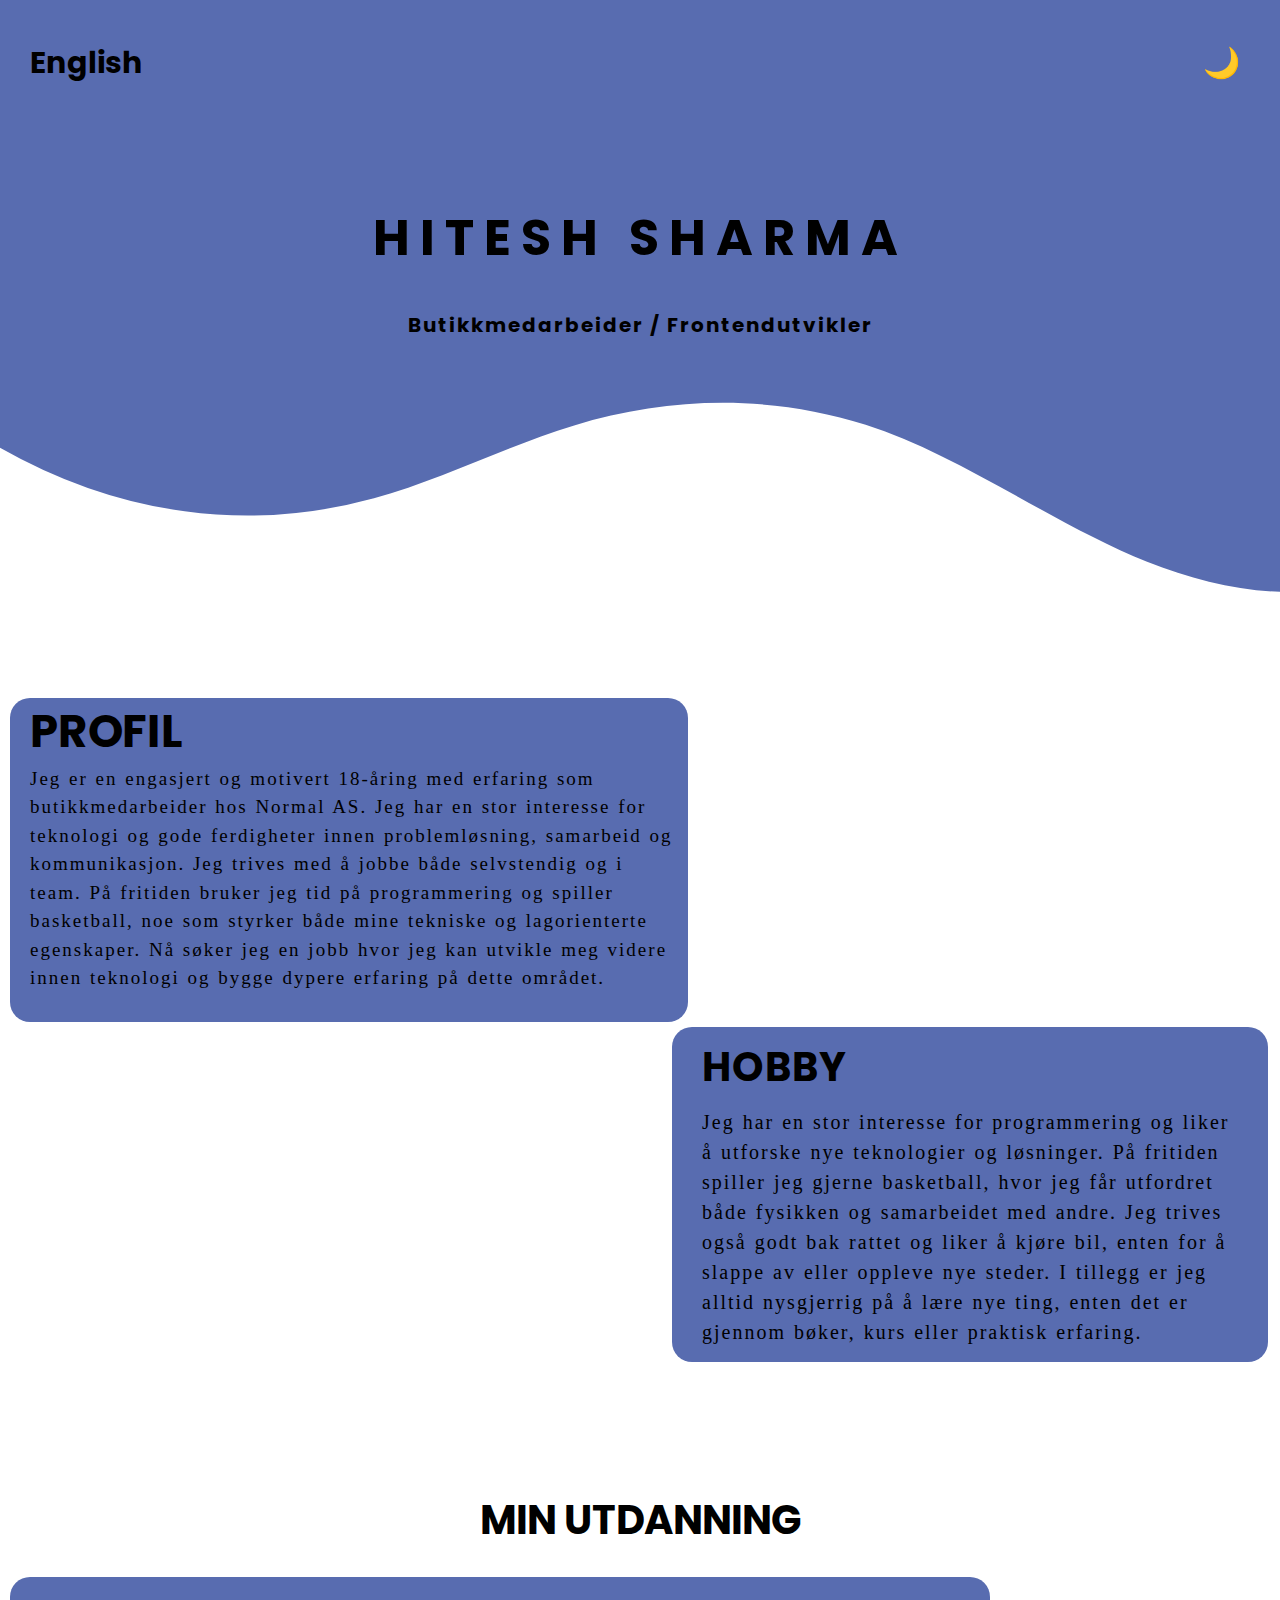
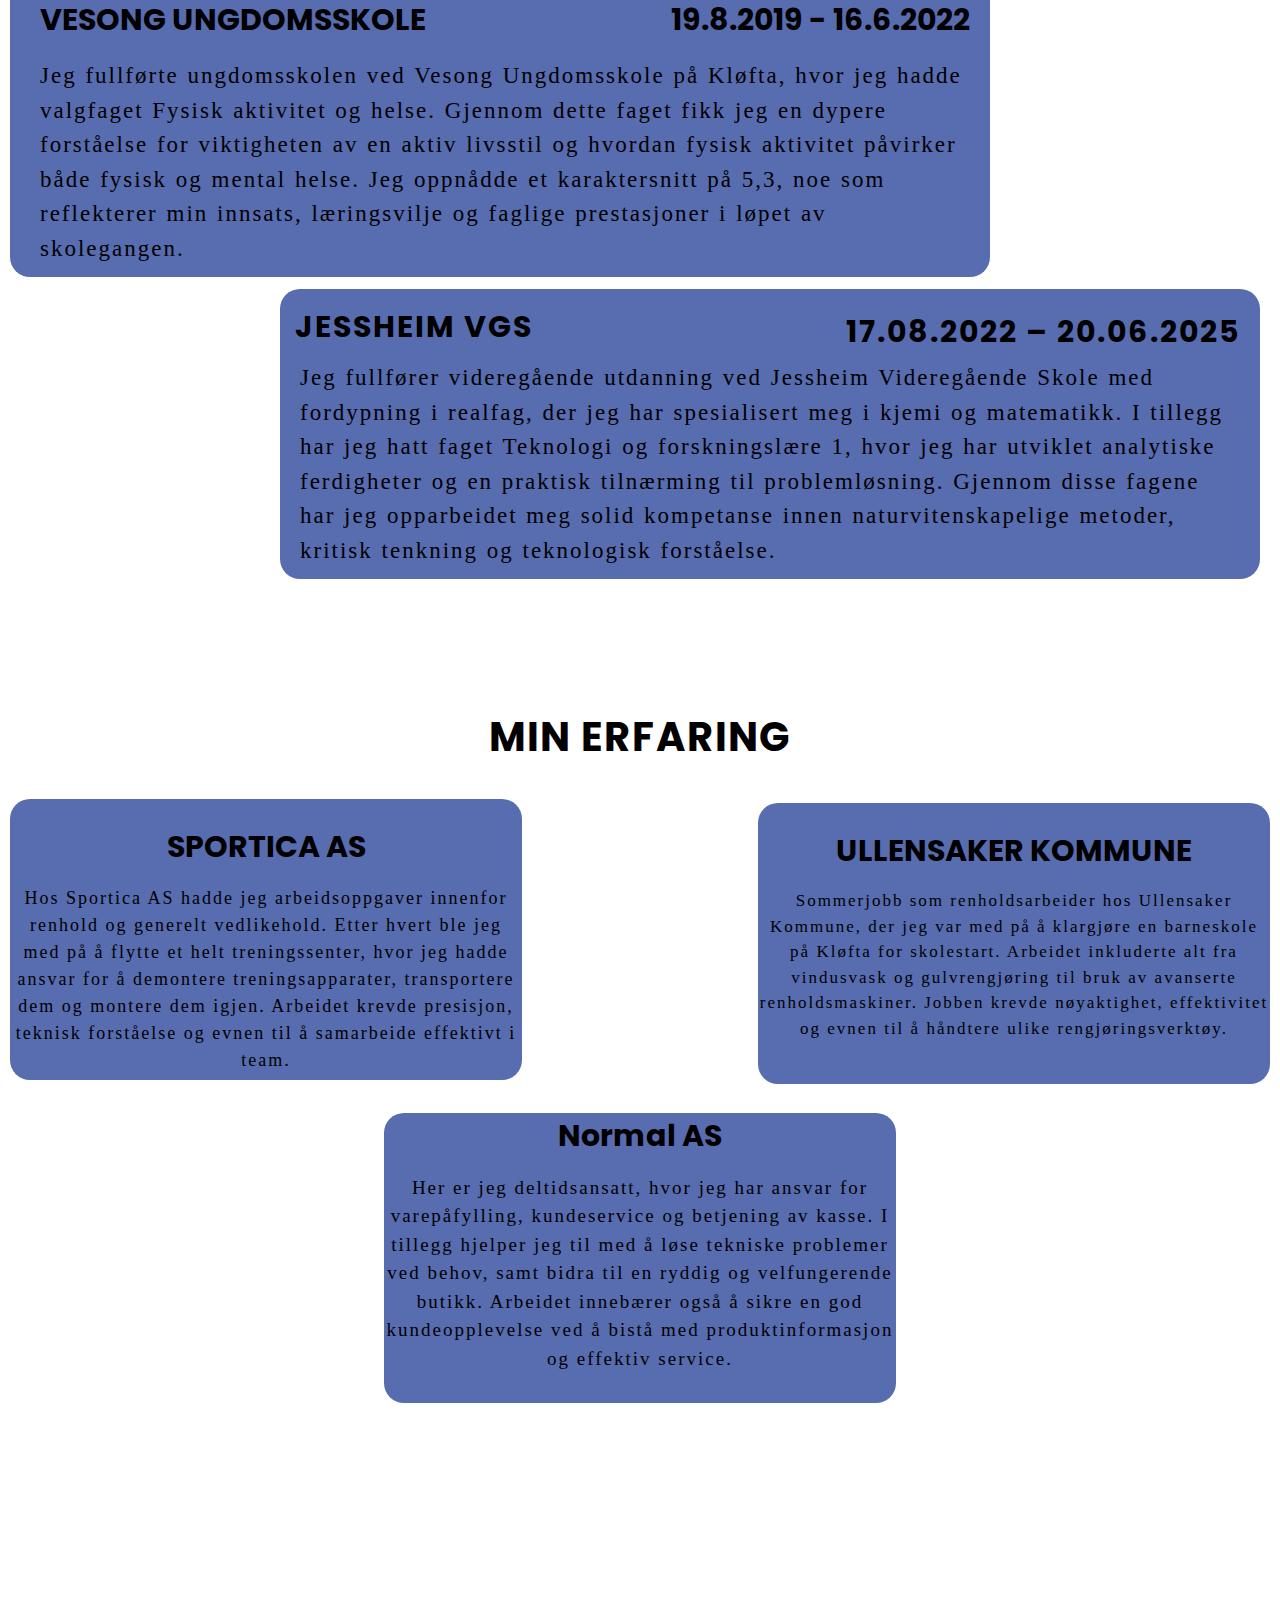
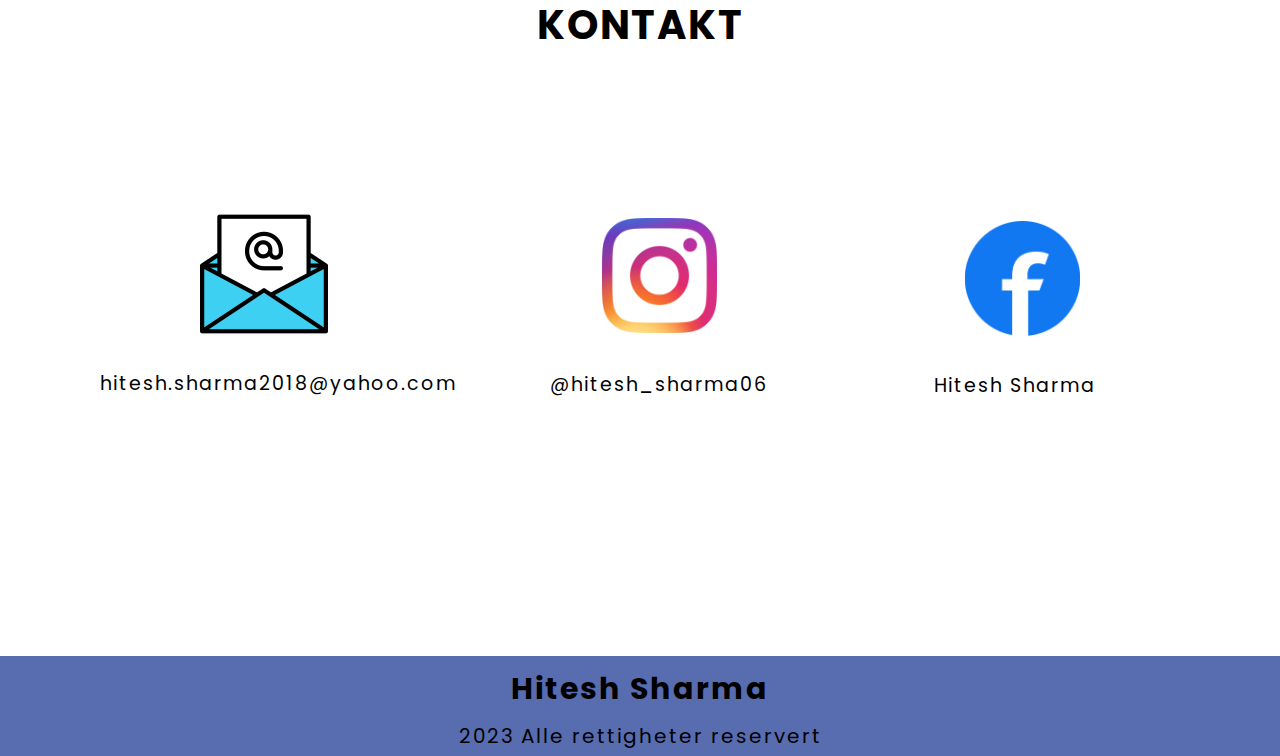
==== app.html @ 7530f747 "Add files via upload" ====
<!DOCTYPE html>
<html lang="en">
<head>
    <meta charset="UTF-8">
    <meta name="viewport" content="width=device-width, initial-scale=1.0">
    <title>Hitesh Sharma</title>
    <link href="https://fonts.googleapis.com/css2?family=Poppins:wght@700&display=swap" rel="stylesheet">
    <link rel="stylesheet" href="style.css">
    <link rel="icon" href="imag.png" type="image/png"> 
</head>
<body>
    <header>
        <div class="nav">
            <div class="språk">
                <h2><a href="english.html">English</a></h2>
            </div>
            <div class="dark">
                <h2><a href="dark_app.html">🌙</a></h2>
            </div>
            <div class="custom-shape-divider-top-1742841996">
                <svg data-name="Layer 1" xmlns="http://www.w3.org/2000/svg" viewBox="0 0 1200 120" preserveAspectRatio="none">
                    <path d="M321.39,56.44c58-10.79,114.16-30.13,172-41.86,82.39-16.72,168.19-17.73,250.45-.39C823.78,31,906.67,72,985.66,92.83c70.05,18.48,146.53,26.09,214.34,3V0H0V27.35A600.21,600.21,0,0,0,321.39,56.44Z" class="shape-fill"></path>
                </svg>
            </div>
        <div class="name">
            <h1>HITESH SHARMA</h1>
        </div>
        <div class="stilling">
            <h2>Butikkmedarbeider / Frontendutvikler</h2>
        </div>
        </div>
    </header>
    <main>
        <div class="profil">
            <div class="navn">
                <h2>PROFIL</h2>
            </div>
            <div class="profiltekst">
                <p>Jeg er en engasjert og motivert 18-åring med erfaring som butikkmedarbeider hos Normal AS. Jeg har en stor interesse for teknologi og gode ferdigheter innen problemløsning, samarbeid og kommunikasjon. Jeg trives med å jobbe både selvstendig og i team. 

                    På fritiden bruker jeg tid på programmering og spiller basketball, noe som styrker både mine tekniske og lagorienterte egenskaper. Nå søker jeg en jobb hvor jeg kan utvikle meg videre innen teknologi og bygge dypere erfaring på dette området.
                </p>
            </div>
        </div>

        <div class="hobby">
            <h1>HOBBY</h1>
            <div class="hobbytekst">
                <p>Jeg har en stor interesse for programmering og liker å utforske nye teknologier og løsninger. På fritiden spiller jeg gjerne basketball, hvor jeg får utfordret både fysikken og samarbeidet med andre. Jeg trives også godt bak rattet og liker å kjøre bil, enten for å slappe av eller oppleve nye steder. I tillegg er jeg alltid nysgjerrig på å lære nye ting, enten det er gjennom bøker, kurs eller praktisk erfaring.</p>
            </div>
        </div>

        <div class="utdanning">
            <h1>MIN UTDANNING</h1>
            <div class="vesong">
                <h2>VESONG UNGDOMSSKOLE</h2>
                <div class="vesongtid">
                    <h2>19.8.2019 - 16.6.2022</h2>
                </div>
                <div class="vesongtekst">
                    <p>Jeg fullførte ungdomsskolen ved Vesong Ungdomsskole på Kløfta, hvor jeg hadde valgfaget Fysisk aktivitet og helse. Gjennom dette faget fikk jeg en dypere forståelse for viktigheten av en aktiv livsstil og hvordan fysisk aktivitet påvirker både fysisk og mental helse. Jeg oppnådde et karaktersnitt på 5,3, noe som reflekterer min innsats, læringsvilje og faglige prestasjoner i løpet av skolegangen.</p>
                </div>
            </div>

            <div class="jesvgs">
                <h2>JESSHEIM VGS</h2>
                <div class="jesstid">
                    <h2>17.08.2022 – 20.06.2025</h2>
                </div>
                <div class="jesstekst">
                    <p>Jeg fullfører videregående utdanning ved Jessheim Videregående Skole med fordypning i realfag, der jeg har spesialisert meg i kjemi og matematikk. I tillegg har jeg hatt faget Teknologi og forskningslære 1, hvor jeg har utviklet analytiske ferdigheter og en praktisk tilnærming til problemløsning. Gjennom disse fagene har jeg opparbeidet meg solid kompetanse innen naturvitenskapelige metoder, kritisk tenkning og teknologisk forståelse.</p>
                </div>
            </div>
        </div>

        <div class="erfaring">
            <h1>MIN ERFARING</h1>
            <div class="sportica scroll-effect">
                <h2>SPORTICA AS</h2>
                <p>Hos Sportica AS hadde jeg arbeidsoppgaver innenfor renhold og generelt vedlikehold. Etter hvert ble jeg med på å flytte et helt treningssenter, hvor jeg hadde ansvar for å demontere treningsapparater, transportere dem og montere dem igjen. Arbeidet krevde presisjon, teknisk forståelse og evnen til å samarbeide effektivt i team.</p>
            </div>

            <div class="normal">
                <h2>Normal AS</h2>
                <p>Her er jeg deltidsansatt, hvor jeg har ansvar for varepåfylling, kundeservice og betjening av kasse. I tillegg hjelper jeg til med å løse tekniske problemer ved behov, samt bidra til en ryddig og velfungerende butikk. Arbeidet innebærer også å sikre en god kundeopplevelse ved å bistå med produktinformasjon og effektiv service.</p>
            </div>

            <div class="ulk">
                <h2>ULLENSAKER KOMMUNE</h2>
                <p>Sommerjobb som renholdsarbeider hos Ullensaker Kommune, der jeg var med på å klargjøre en barneskole på Kløfta for skolestart. Arbeidet inkluderte alt fra vindusvask og gulvrengjøring til bruk av avanserte renholdsmaskiner. Jobben krevde nøyaktighet, effektivitet og evnen til å håndtere ulike rengjøringsverktøy.</p>
            </div>
        </div>
        <div class="kontakt">
            <h1>KONTAKT</h1>
            <div class="email">
                 <a href="mailto:hitesh.sharma2018@yahoo.com" target="_blank">
                        <img src="image.png" alt="">
                 </a>
                <p>hitesh.sharma2018@yahoo.com</p>
            </div>
            <div class="insta">
                <a href="https://www.instagram.com/hitesh_sharma06/" target="_blank">
                    <img src="insta.png" alt="">
                </a>
                <p>@hitesh_sharma06</p>
            </div>
            <div class="facebook">
                <a href="https://www.facebook.com/profile.php?id=100025072475921" target="_blank">
                    <img src="facebook.png" alt="">
                </a>
                <p>Hitesh Sharma</p>
            </div>
        </div>
    </main>

    <footer>
        <div class="footer">
            <h2>Hitesh Sharma</h2>
            <p>2023 Alle rettigheter reservert</p>
        </div>
    </footer>
</body>
</html>
---- style.css ----
html{
    scroll-behavior: smooth;
    background-color: #131638;
}
body{
    margin: 0;
    padding: 0;
    font-family: 'Poppins', sans-serif;
    background-color: #ffffff;
    height: 50%;
}
.nav {
    background-color:#586cb0 ;
    overflow: hidden;
    width: 100%;
    height: 400px;
    top: 0;
    left: 0;
    z-index: 1000;
}

.språk{
    float: left;
    margin-right: 20px;
    margin-top: 20px;
}

.språk a{
    color: rgb(0, 0, 0);
    text-decoration: none;
    font-size: 30px;
    margin-right: 20px;
    margin-left: 30px;
}

.språk a:hover{
    color: #6131f1;
}

.dark{
    float:right;
    margin-right: 20px;
    margin-top:20px;
}

.dark a{
    color: white;
    text-decoration: none;
    font-size: 30px;
    margin-right: 20px;
    margin-left: 30px;
}

.dark a:hover{
    color: #440ceccf;
}
.custom-shape-divider-top-1742841996 {
    position: absolute;
    top: 400px;
    left: 0;
    width: 100%;
    overflow: hidden;
    line-height: 0;
}

.custom-shape-divider-top-1742841996 svg {
    position: relative;
    display: block;
    width: calc(109% + 1.3px);
    height: 209px;
}

.custom-shape-divider-top-1742841996 .shape-fill {
    fill: #586cb0;
}

.name h1{
    font-family: 'Poppins', sans-serif;
    color:rgb(0, 0, 0);
    font-size: 50px;
    text-align: center;
    margin-top:200px;
    font-weight:0;
    transition: font-size 0.5s;
    letter-spacing: 10px;
}

.name h1:hover{
    font-size: 60px;
}
.stilling h2{
    font-family: 'Poppins', sans-serif;
    color:rgb(0, 0, 0);
    font-size: 20px;
    text-align: center;
    margin-top: 0;
    letter-spacing: 2px;
}

main{
    font-family: 'Poppins', sans-serif; 
    border-radius: 20px;
}

.profil{
    margin-top: 24%;
    width: 53%;
    margin-left: 10px;
    background-color: #586cb0;
    height: 50%;
    border-radius: 20px; 
    transition: 0.5s;
}

.profil:hover{
    box-shadow: 0px 0px 10px 0px #000000;
}


.navn{
    font-family: 'Poppins', sans-serif;
    padding: 0px;
    color: rgb(0, 0, 0);
    text-align: left;
    margin-top: -9px;
    font-size: 30px;
    margin-left: 20px;
}

.profiltekst{
    color: rgb(0, 0, 0);
    font-family: 'Times New Roman', Times, serif;
    margin-top: -10%;
    padding: 10px;
    margin-left: 10px;
   word-spacing: 1px;
   letter-spacing: 2px; 
   font-size: 19px;
   line-height:1.5;
   font-weight: 100px;
}

.hobby{
    margin-top: 5px;
    padding: 10px;
    margin-left: 52.5%;
    border: 0px solid #000000cf;
    height: 315px;
    width: 45%;
    background-color: #586cb0;
    border-radius: 20px;
    margin-bottom: 10%;
    transition: 0.5s; 
}

.hobby:hover{
    box-shadow: 0px 0px 10px 0px #000000;
}

.hobby h1   {
    color: rgb(0, 0, 0);
    font-family: 'Poppins', sans-serif;
    font-size: 40px;
    text-align: left;
    margin-top: 0;
    letter-spacing: 2px;
    margin-left: 20px;
}

.hobbytekst{
    color: rgb(0, 0, 0);
    margin-top: -8%;
    padding: 10px;
    margin-left: 10px;
    word-spacing: 1px;
    letter-spacing: 2px; 
    font-size: 20px;
    font-family: 'Times New Roman', Times, serif;
    line-height: 1.5;

}


.utdanning{
    margin-top: 5px;
}

.utdanning h1{
    font-family: 'Poppins', sans-serif;
    text-align: center;
    font-size: 40px;
    color: rgb(0, 0, 0);
}

.vesong{
    margin-top: 5px;
    padding: 10px;
    margin-left:10px;
    border: 0px solid #000000cf;
    height: 280px;
    width: 75%;
    background-color: #586cb0;
    border-radius: 20px;
    margin-bottom: 10%;
    transition: 0.5s;
}

.vesong:hover{
    box-shadow: 0px 0px 10px 0px #000000;
}

.vesong h2{
    color: rgb(0, 0, 0);
    margin-top: 10px;
    margin-left: 20px;
    font-size: 30px;
    font-family: 'Poppins', sans-serif;
    text-align: left;
}

.vesongtid h2{
    color: rgb(0, 0, 0);
    text-align: right;
    margin-top: -70px;
    margin-right: 10px;
}

.vesongtekst p{
    color: rgb(0, 0, 0);
    margin-top: -2%;
    padding: 10px;
    margin-left: 10px;
    word-spacing: 1px;
    letter-spacing: 2px; 
    font-size: 20px;
    font-family: 'Times New Roman', Times, serif;
    line-height: 1.5;
    font-size: 23px;
}

.jesvgs{
    margin-top: -9%;
    padding: 10px;
    margin-left:280px;
    border: 0px solid #000000cf;
    height: 270px;
    width: 75%;
    background-color: #586cb0;
    border-radius: 20px;
    margin-bottom: 10%;
   transition: 0.5s; 
}

.jesvgs:hover{
    box-shadow: 0px 0px 10px 0px #000000;
}

.jesvgs h2{
    padding: 5px;
    color: rgb(0, 0, 0);
    font-family: 'Poppins', sans-serif;
    font-size: 30px;
    margin-top: 0;
    letter-spacing: 2px;
}

.jesstid h2{

    padding: 10px;
    font-family: 'Poppins', sans-serif;
    font-size: 30px;
    color: rgb(0, 0, 0);
    text-align: right;
    margin-top: -8.5%;
}

.jesvgs p{
    margin-top: -4%;
    color: rgb(0, 0, 0);
    padding: 10px;
    word-spacing: 1px;
    letter-spacing: 2px; 
    font-size: 20px;
    font-family: 'Times New Roman', Times, serif;
    line-height: 1.5;
    font-size: 23px;
}     

.erfaring h1{
    font-size: 40px;
    color: rgb(0, 0, 0);
    font-family: 'Poppins', sans-serif;
    text-align: center;
    margin-top: 0;
    letter-spacing: 2px;
}


.sportica{
    width: 40%;
    float: left;
    margin-left: 10px;
    margin-top: 5px;
    border: 0px solid #00000000;
    height: 281px;
    background-color: #586cb0;
    border-radius: 20px;
    transition: 0.5s;
}

.sportica:hover{
    box-shadow: 0px 0px 10px 0px #1b204f;
}
.sportica h2{
    color: rgb(0, 0, 0);
    text-align: center;
    font-size: 30px;
}

.sportica p{
    font-family: 'Times New Roman', Times, serif;
    color: rgb(0, 0, 0);
    margin-top: -2%;
    line-height: 1.5;
    text-align: center;
    letter-spacing: 2px;
    font-size: 18px;
}

.ulk{
    width: 40%;
    float: right;
    align-self: right;
    margin-left: 10px;
    margin-right: 10px;
    margin-top: -600px;
    border: 0px solid #00000000;
    height: 281px;
    background-color: #586cb0;
    border-radius: 20px;
    transition: 0.5s;
}

.ulk:hover{
    box-shadow: 0px 0px 10px 0px #1b204f;
}
.ulk h2{
    color: rgb(0, 0, 0);
    text-align: center;
    font-size: 30px;
}

.ulk p{
    font-family: 'Times New Roman', Times, serif;
    color: rgb(0, 0, 0);
    margin-top: -2%;
    line-height: 1.5;
    text-align: center;
    letter-spacing: 2px;
    font-size: 17px;
}


.normal{
    width: 40%;
    float: center;
    margin-left: 30%;
    margin-top: 27%;
    border: 0px solid #00000000;
    height: 290px;
    background-color: #586cb0;
    border-radius: 20px;
    transition: 0.5s;
}
.normal:hover{
    box-shadow: 0px 0px 10px 0px #000000;
}
.normal h2{
    color: rgb(0, 0, 0);
    text-align: center;
    font-size: 30px;
}

.normal p{
    font-family: 'Times New Roman', Times, serif;
    color: rgb(0, 0, 0);
    margin-top: -2%;
    line-height: 1.5;
    text-align: center;
    letter-spacing: 2px;
    font-size: 19px;
}

.kontakt h1{
    font-size: 40px;
    color: rgb(0, 0, 0);
    font-family: 'Poppins', sans-serif;
    text-align: center;
    margin-top: 15%;
    letter-spacing: 2px;
}

.email  a img{
    width: 10%;
    height: 10%;
    margin-left: 200px;
    margin-top:10%;
}

.email  a img:hover{
    transform: scale(1.1);
    transition: 0.5s;
}

.email p{
    font-family:'Poppins', sans-serif;
    color: rgb(0, 0, 0);
    margin-top: 2%;
    line-height: 1.5;
    margin-left: 150px;
    letter-spacing: 2px;
    font-size: 19px;
    margin-left: 100px;
}
.insta a img {
    width: 9%;
    height: 9%;
    margin-left: 47%;
    margin-top: -200px;
    display: block; 
}

.insta a img:hover{
    transform: scale(1.1);
    transition: 0.5s;
}

.insta p{
    font-family:'Poppins', sans-serif;
    color: rgb(0, 0, 0);
    margin-top: 3%;
    line-height: 1.5;
    margin-left: 150px;
    letter-spacing: 2px;
    font-size: 19px;
    margin-left: 550px;
}

.facebook a img{
    width: 9%;
    height: 9%;
    float: right;
    margin-top: -150px;
    margin-right: 200px;
    display: block; 
}

.facebook a img:hover{
    transform: scale(1.1);
    transition: 0.5s;
}

.facebook p{
    font-family:'Poppins', sans-serif;
    color: rgb(0, 0, 0);
    margin-top: -48px;
    letter-spacing: 2px;
    font-size: 19px;
    margin-left: 73%;

}

.footer{
    background-color: #586cb0;
    height: 100px;
    width: 100%;
    margin-top: 20%;
    border-radius: 0px;
    margin-bottom: 0px;
}

.footer h2{
    padding: 10px;
    font-family: 'Poppins', sans-serif;
    color: rgb(0, 0, 0);
    text-align: center;
    font-size: 30px;
    margin-top: 5%;
    letter-spacing: 2px;
}

.footer p{
    font-family: 'Poppins', sans-serif;
    color: rgb(0, 0, 0);
    text-align: center;
    font-size: 20px;
    margin-top: -2%;
    letter-spacing: 2px;
}
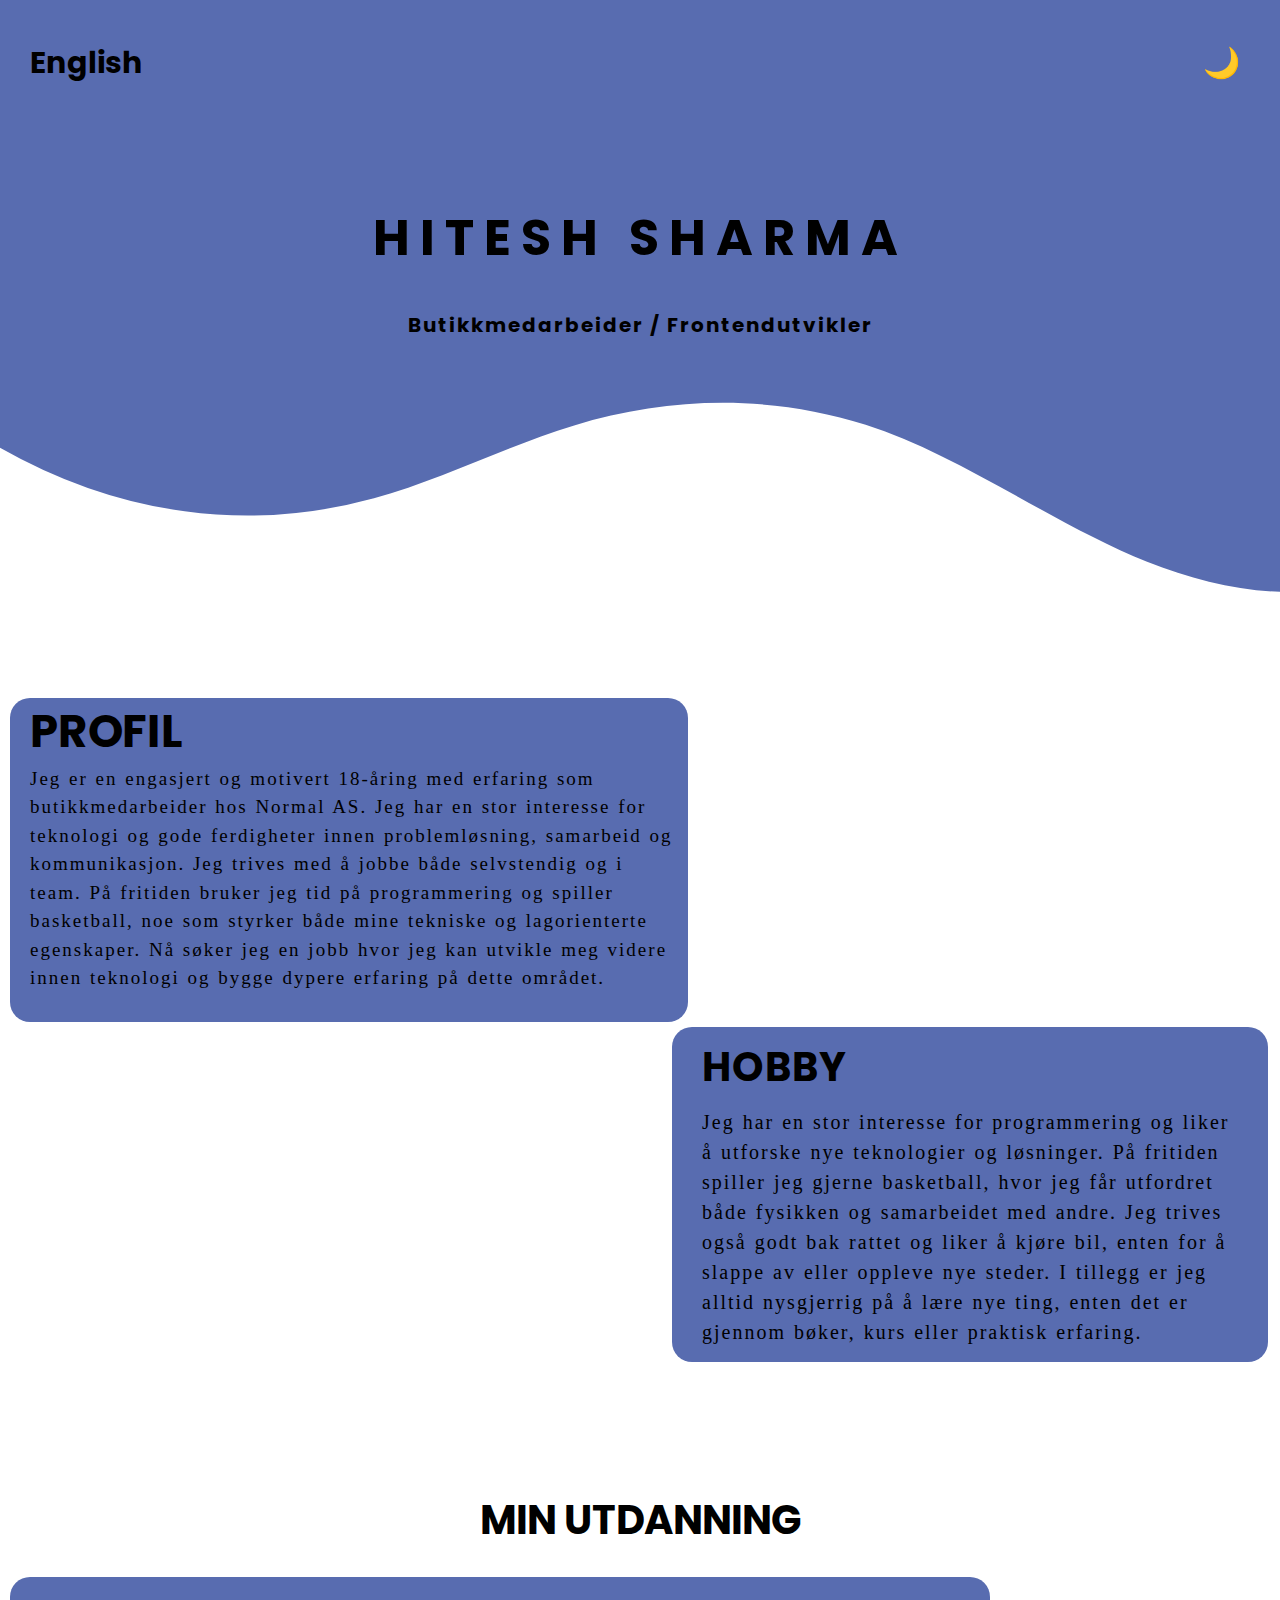
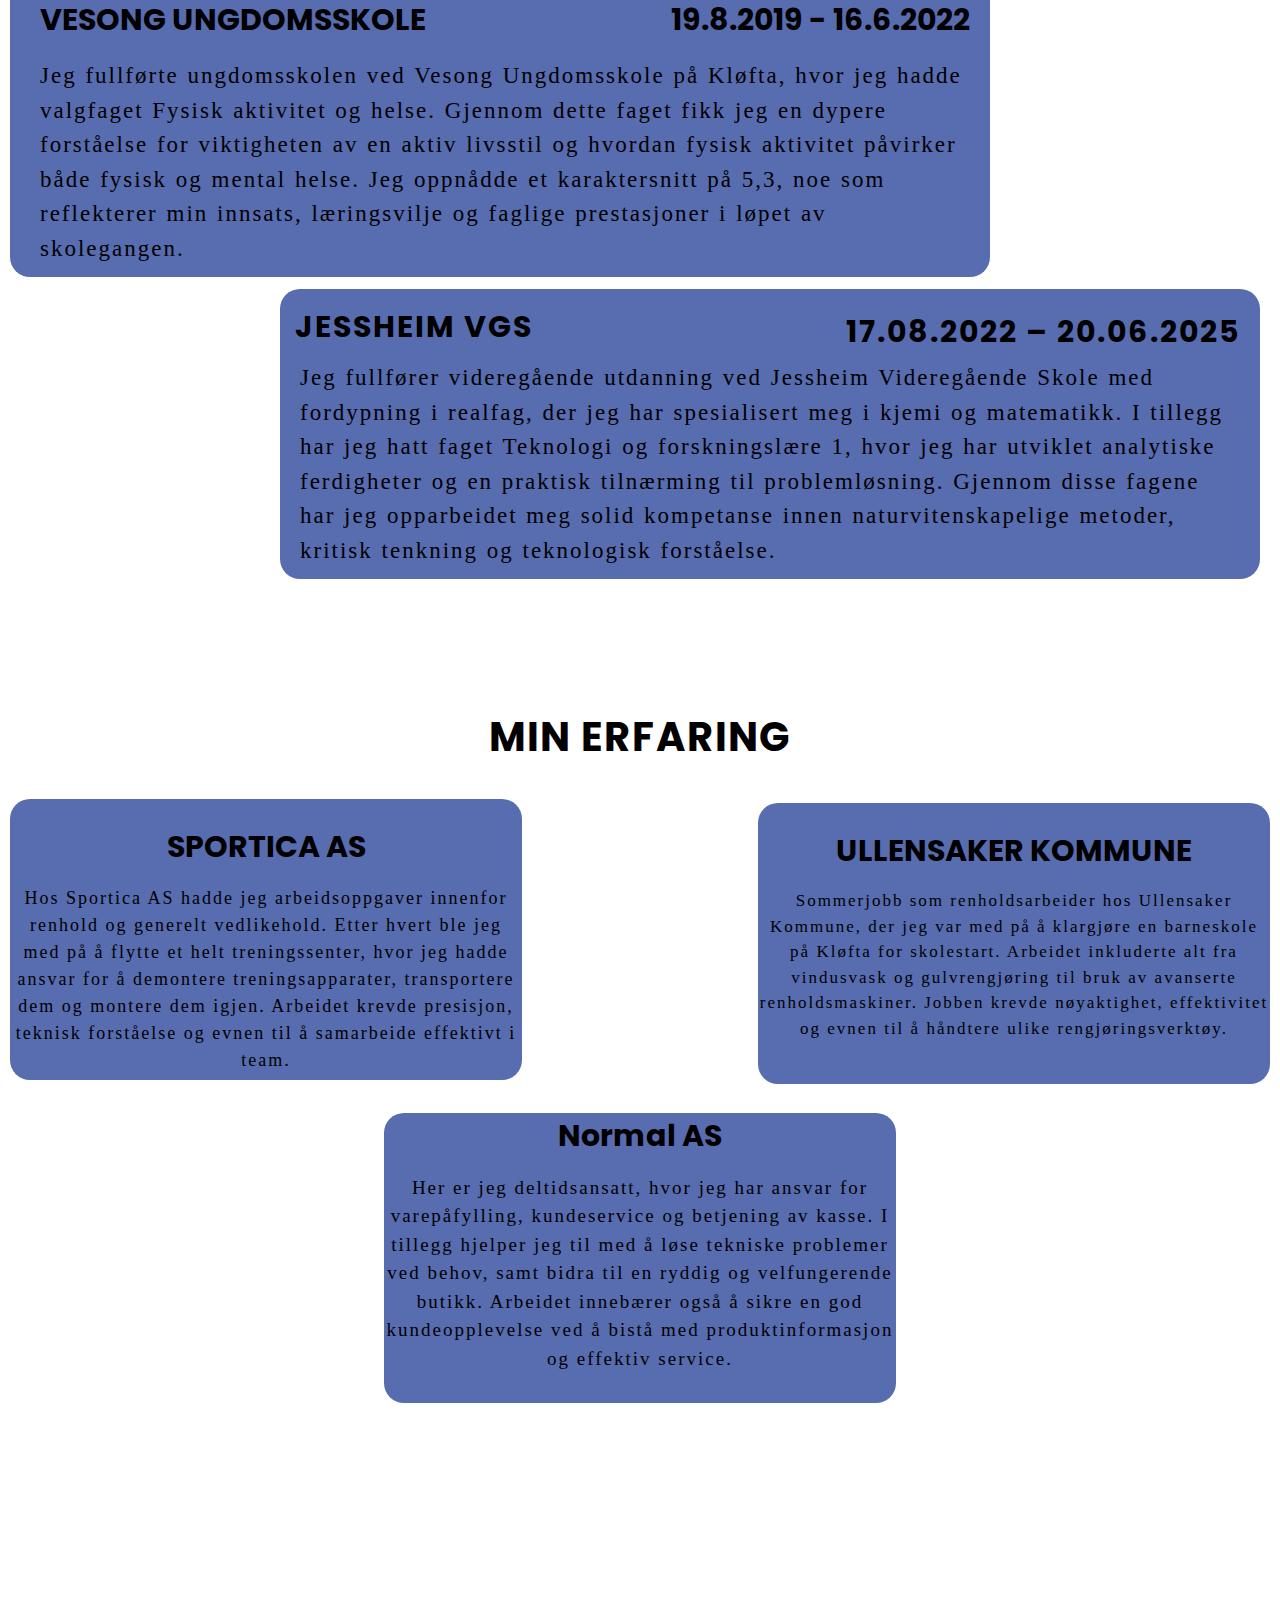
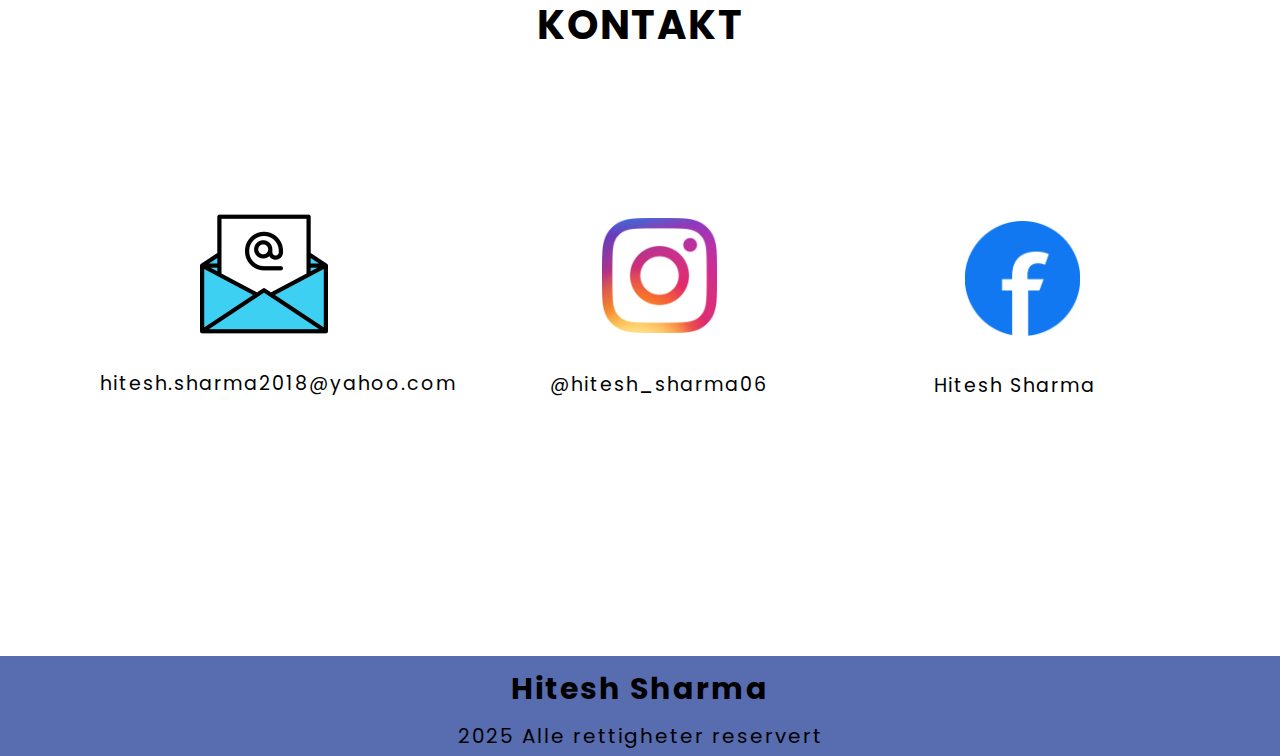
==== commit 45ba4d5a: "Update app.html" ====
--- a/app.html
+++ b/app.html
@@ -116,7 +116,7 @@
     <footer>
         <div class="footer">
             <h2>Hitesh Sharma</h2>
-            <p>2023 Alle rettigheter reservert</p>
+            <p>2025 Alle rettigheter reservert</p>
         </div>
     </footer>
 </body>
